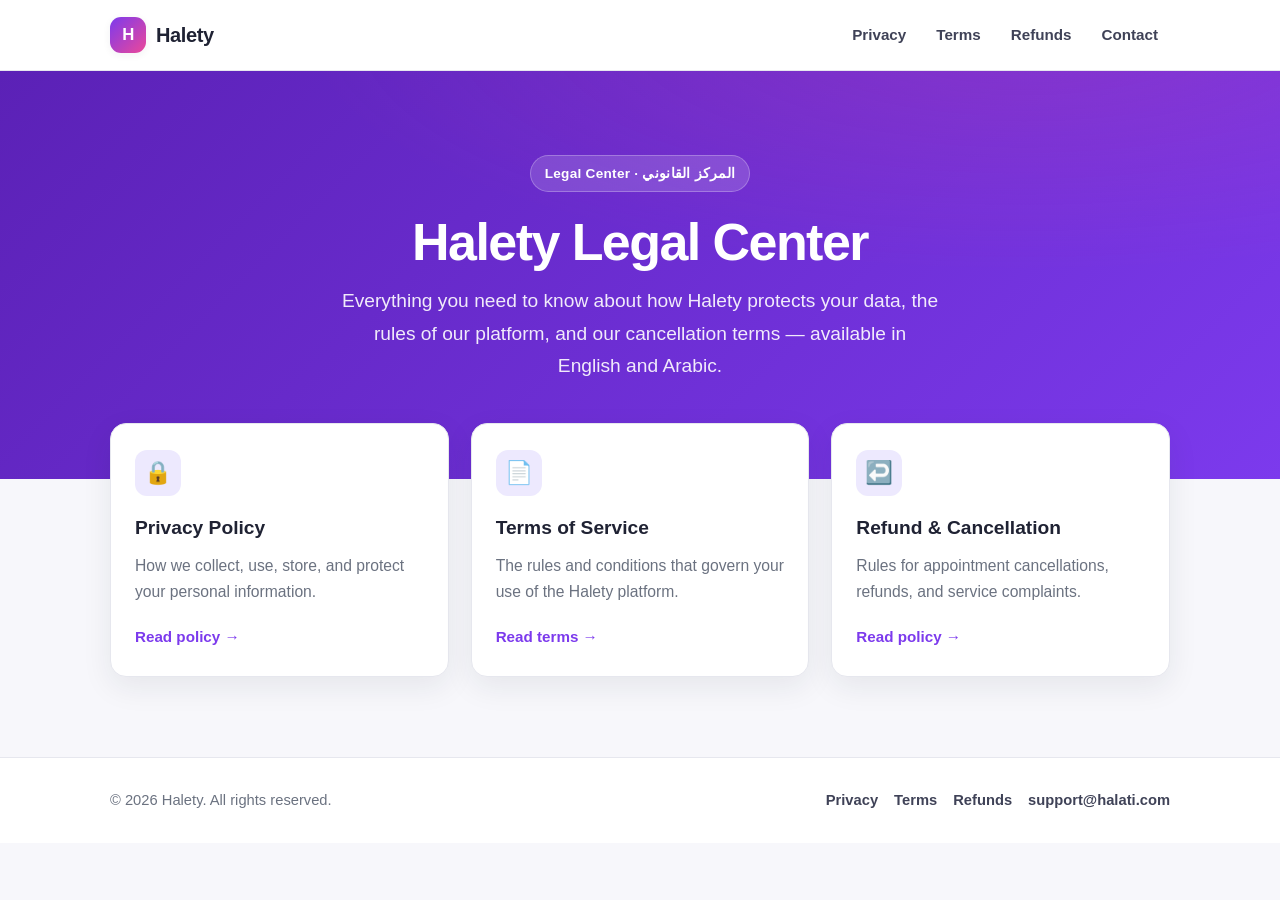
==== index.html @ d693713f "Add refund policy, terms of service, and styles for Halety platform - Created refund-policy.html wit" ====
<!DOCTYPE html>
<html lang="en">
<head>
  <meta charset="UTF-8">
  <meta name="viewport" content="width=device-width, initial-scale=1">
  <title>Halety — Legal Center</title>
  <meta name="description" content="Halety legal center: Privacy Policy, Terms of Service, and Refund &amp; Cancellation Policy. Available in English and Arabic.">
  <link rel="stylesheet" href="styles.css">
</head>
<body>

  <header class="site-header">
    <div class="wrap">
      <a class="brand" href="index.html">
        <span class="logo">H</span>
        <span>Halety</span>
      </a>
      <nav class="nav">
        <a href="privacy-policy/privacy-policy.html">Privacy</a>
        <a href="terms-of-service/terms-of-service.html">Terms</a>
        <a href="refund-policy/refund-policy.html">Refunds</a>
        <a href="mailto:support@halati.com">Contact</a>
      </nav>
    </div>
  </header>

  <main>
    <section class="hero">
      <span class="pill">Legal Center · المركز القانوني</span>
      <h1>Halety Legal Center</h1>
      <p>Everything you need to know about how Halety protects your data, the rules of our platform, and our cancellation terms — available in English and Arabic.</p>
    </section>

    <section class="cards" aria-label="Policies">
      <article class="card">
        <a class="cover" href="privacy-policy/privacy-policy.html">
          <span class="icon" aria-hidden="true">🔒</span>
          <h3>Privacy Policy</h3>
          <p>How we collect, use, store, and protect your personal information.</p>
        </a>
        <span class="more"><a href="privacy-policy/privacy-policy.html">Read policy →</a></span>
      </article>

      <article class="card">
        <a class="cover" href="terms-of-service/terms-of-service.html">
          <span class="icon" aria-hidden="true">📄</span>
          <h3>Terms of Service</h3>
          <p>The rules and conditions that govern your use of the Halety platform.</p>
        </a>
        <span class="more"><a href="terms-of-service/terms-of-service.html">Read terms →</a></span>
      </article>

      <article class="card">
        <a class="cover" href="refund-policy/refund-policy.html">
          <span class="icon" aria-hidden="true">↩️</span>
          <h3>Refund &amp; Cancellation</h3>
          <p>Rules for appointment cancellations, refunds, and service complaints.</p>
        </a>
        <span class="more"><a href="refund-policy/refund-policy.html">Read policy →</a></span>
      </article>
    </section>
  </main>

  <footer class="site-footer">
    <div class="wrap">
      <span>© 2026 Halety. All rights reserved.</span>
      <span class="links">
        <a href="privacy-policy/privacy-policy.html">Privacy</a>
        <a href="terms-of-service/terms-of-service.html">Terms</a>
        <a href="refund-policy/refund-policy.html">Refunds</a>
        <a href="mailto:support@halati.com">support@halati.com</a>
      </span>
    </div>
  </footer>

</body>
</html>
---- styles.css ----
/* ==========================================================================
   Halety — Shared Stylesheet
   Pure CSS, mobile-first, no JavaScript required.
   ========================================================================== */

:root {
  --brand:        #7c3aed;   /* violet 600 */
  --brand-dark:   #5b21b6;   /* violet 800 */
  --brand-light:  #ede9fe;   /* violet 100 */
  --accent:       #ec4899;   /* pink 500  */
  --ink:          #1f2233;   /* headings  */
  --body:         #3f4257;   /* body text */
  --muted:        #6b7280;   /* secondary */
  --line:         #e6e7ee;   /* borders   */
  --bg:           #f7f7fb;   /* page bg   */
  --card:         #ffffff;   /* surfaces  */
  --radius:       16px;
  --maxw:         860px;
  --shadow:       0 10px 30px rgba(31, 34, 51, 0.08);
  --shadow-sm:    0 2px 8px rgba(31, 34, 51, 0.06);
}

* { box-sizing: border-box; }

html { scroll-behavior: smooth; -webkit-text-size-adjust: 100%; }

body {
  margin: 0;
  font-family: "Segoe UI", Roboto, "Helvetica Neue", Arial,
               "Apple Color Emoji", "Segoe UI Emoji", sans-serif;
  color: var(--body);
  background: var(--bg);
  line-height: 1.7;
  font-size: 17px;
  -webkit-font-smoothing: antialiased;
  text-rendering: optimizeLegibility;
}

img { max-width: 100%; display: block; }

a { color: var(--brand); text-decoration: none; }
a:hover { text-decoration: underline; }

/* ----------------------------------------------------------- Site header */
.site-header {
  position: sticky;
  top: 0;
  z-index: 50;
  background: rgba(255, 255, 255, 0.92);
  backdrop-filter: saturate(180%) blur(10px);
  border-bottom: 1px solid var(--line);
}

.site-header .wrap {
  display: flex;
  align-items: center;
  justify-content: space-between;
  gap: 16px;
  max-width: 1100px;
  margin: 0 auto;
  padding: 14px 20px;
}

.brand {
  display: inline-flex;
  align-items: center;
  gap: 10px;
  font-weight: 800;
  font-size: 1.25rem;
  color: var(--ink);
  letter-spacing: -0.02em;
}
.brand:hover { text-decoration: none; }

.brand .logo {
  width: 36px;
  height: 36px;
  border-radius: 11px;
  background: linear-gradient(135deg, var(--brand), var(--accent));
  color: #fff;
  display: grid;
  place-items: center;
  font-size: 1.05rem;
  font-weight: 800;
  box-shadow: var(--shadow-sm);
}

.nav {
  display: flex;
  flex-wrap: wrap;
  gap: 6px;
}
.nav a {
  color: var(--body);
  font-size: 0.95rem;
  font-weight: 600;
  padding: 8px 12px;
  border-radius: 10px;
}
.nav a:hover { background: var(--brand-light); color: var(--brand-dark); text-decoration: none; }

/* ------------------------------------------------------------------- Hero */
.hero {
  background:
    radial-gradient(1200px 400px at 80% -10%, rgba(236, 72, 153, 0.18), transparent 60%),
    linear-gradient(135deg, var(--brand-dark), var(--brand));
  color: #fff;
  text-align: center;
  padding: 84px 20px 96px;
}
.hero h1 {
  margin: 0 0 14px;
  font-size: clamp(2rem, 6vw, 3.25rem);
  line-height: 1.1;
  letter-spacing: -0.03em;
  font-weight: 800;
}
.hero p {
  margin: 0 auto;
  max-width: 600px;
  font-size: clamp(1rem, 2.5vw, 1.2rem);
  color: rgba(255, 255, 255, 0.9);
}
.hero .pill {
  display: inline-block;
  margin-bottom: 22px;
  padding: 6px 14px;
  border-radius: 999px;
  background: rgba(255, 255, 255, 0.15);
  border: 1px solid rgba(255, 255, 255, 0.25);
  font-size: 0.85rem;
  font-weight: 600;
  letter-spacing: 0.02em;
}

/* ---------------------------------------------------------- Policy cards */
.cards {
  max-width: 1100px;
  margin: -56px auto 0;
  padding: 0 20px 40px;
  display: grid;
  grid-template-columns: repeat(auto-fit, minmax(260px, 1fr));
  gap: 22px;
}
.card {
  background: var(--card);
  border: 1px solid var(--line);
  border-radius: var(--radius);
  padding: 26px 24px;
  box-shadow: var(--shadow);
  display: flex;
  flex-direction: column;
  transition: transform 0.18s ease, box-shadow 0.18s ease;
}
.card:hover { transform: translateY(-4px); box-shadow: 0 18px 40px rgba(31,34,51,0.12); }
.card .icon {
  width: 46px;
  height: 46px;
  border-radius: 12px;
  background: var(--brand-light);
  color: var(--brand-dark);
  display: grid;
  place-items: center;
  font-size: 1.4rem;
  margin-bottom: 16px;
}
.card h3 { margin: 0 0 8px; color: var(--ink); font-size: 1.2rem; }
.card p  { margin: 0 0 18px; color: var(--muted); font-size: 0.98rem; }
.card .more {
  margin-top: auto;
  font-weight: 700;
  font-size: 0.95rem;
}
.card a.cover { color: inherit; }
.card a.cover:hover { text-decoration: none; }

/* --------------------------------------------------------- Content shell */
.page {
  max-width: var(--maxw);
  margin: 0 auto;
  padding: 48px 20px 64px;
}

.doc {
  background: var(--card);
  border: 1px solid var(--line);
  border-radius: var(--radius);
  box-shadow: var(--shadow);
  padding: clamp(28px, 5vw, 56px);
}

.doc-head { text-align: center; margin-bottom: 8px; }
.doc-head h1 {
  margin: 0 0 6px;
  font-size: clamp(1.8rem, 5vw, 2.6rem);
  color: var(--ink);
  letter-spacing: -0.02em;
  line-height: 1.15;
}
.updated {
  display: inline-block;
  margin-top: 6px;
  padding: 5px 12px;
  border-radius: 999px;
  background: var(--brand-light);
  color: var(--brand-dark);
  font-size: 0.82rem;
  font-weight: 700;
}

.intro {
  margin: 22px 0 8px;
  color: var(--body);
}

.divider { height: 1px; background: var(--line); border: 0; margin: 36px 0; }

/* Document typography */
.doc h2 {
  margin: 38px 0 12px;
  padding-top: 20px;
  border-top: 1px solid var(--line);
  font-size: 1.35rem;
  color: var(--ink);
  letter-spacing: -0.01em;
}
.doc h2:first-of-type { border-top: 0; padding-top: 0; }
.doc h3 {
  margin: 22px 0 8px;
  font-size: 1.08rem;
  color: var(--brand-dark);
}
.doc p { margin: 0 0 14px; }
.doc ul { margin: 0 0 16px; padding-inline-start: 22px; }
.doc li { margin: 0 0 8px; }
.doc strong { color: var(--ink); }

/* Language switch tabs (anchor based, no JS) */
.lang-switch {
  display: flex;
  justify-content: center;
  gap: 8px;
  margin: 24px 0 10px;
  flex-wrap: wrap;
}
.lang-switch a {
  padding: 9px 20px;
  border-radius: 999px;
  border: 1px solid var(--line);
  background: #fff;
  color: var(--body);
  font-weight: 700;
  font-size: 0.95rem;
}
.lang-switch a:hover { background: var(--brand-light); color: var(--brand-dark); text-decoration: none; }

.lang-block { scroll-margin-top: 80px; }

/* RTL / Arabic block */
[dir="rtl"] {
  direction: rtl;
  text-align: right;
  font-family: "Segoe UI", Tahoma, "Geeza Pro", "Arial", sans-serif;
}
[dir="rtl"] .doc-head { text-align: center; }
[dir="rtl"] .doc ul { padding-inline-start: 22px; }

/* Back link */
.back {
  display: inline-flex;
  align-items: center;
  gap: 6px;
  margin-bottom: 22px;
  font-weight: 700;
  font-size: 0.95rem;
}

/* ----------------------------------------------------------------- Footer */
.site-footer {
  border-top: 1px solid var(--line);
  background: #fff;
  margin-top: 40px;
}
.site-footer .wrap {
  max-width: 1100px;
  margin: 0 auto;
  padding: 30px 20px;
  display: flex;
  flex-wrap: wrap;
  align-items: center;
  justify-content: space-between;
  gap: 16px;
  color: var(--muted);
  font-size: 0.92rem;
}
.site-footer .links { display: flex; flex-wrap: wrap; gap: 16px; }
.site-footer .links a { color: var(--body); font-weight: 600; }

/* ------------------------------------------------------------ Responsive */
@media (max-width: 600px) {
  body { font-size: 16px; }
  .hero { padding: 64px 18px 80px; }
  .nav { display: none; }            /* keep header clean on small screens */
  .site-header .wrap { justify-content: center; }
}
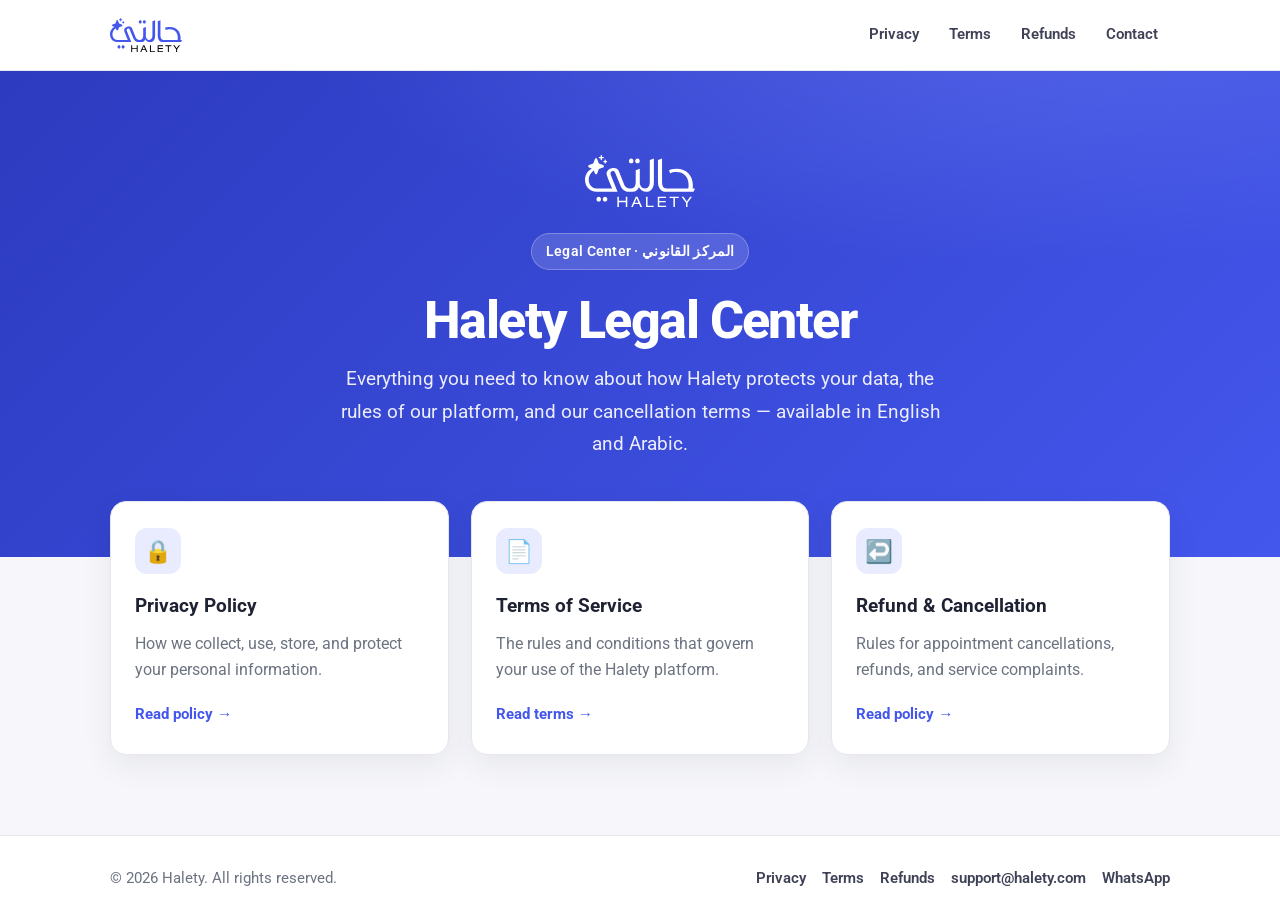
==== commit df7e1d3f: "feat: Update branding and contact information across all pages - Changed logo from text to SVG image" ====
--- a/index.html
+++ b/index.html
@@ -5,6 +5,9 @@
   <meta name="viewport" content="width=device-width, initial-scale=1">
   <title>Halety — Legal Center</title>
   <meta name="description" content="Halety legal center: Privacy Policy, Terms of Service, and Refund &amp; Cancellation Policy. Available in English and Arabic.">
+  <link rel="preconnect" href="https://fonts.googleapis.com">
+  <link rel="preconnect" href="https://fonts.gstatic.com" crossorigin>
+  <link href="https://fonts.googleapis.com/css2?family=Domine:wght@400;500;600;700&family=Roboto:wght@400;500;700;900&family=Tajawal:wght@400;500;700;800&display=swap" rel="stylesheet">
   <link rel="stylesheet" href="styles.css">
 </head>
 <body>
@@ -12,20 +15,20 @@
   <header class="site-header">
     <div class="wrap">
       <a class="brand" href="index.html">
-        <span class="logo">H</span>
-        <span>Halety</span>
+        <img class="logo" src="assets/halety-logo.svg" alt="Halety">
       </a>
       <nav class="nav">
         <a href="privacy-policy/privacy-policy.html">Privacy</a>
         <a href="terms-of-service/terms-of-service.html">Terms</a>
         <a href="refund-policy/refund-policy.html">Refunds</a>
-        <a href="mailto:support@halati.com">Contact</a>
+        <a href="mailto:support@halety.com">Contact</a>
       </nav>
     </div>
   </header>
 
   <main>
     <section class="hero">
+      <img class="hero-logo" src="assets/halety-logo-white.svg" alt="Halety">
       <span class="pill">Legal Center · المركز القانوني</span>
       <h1>Halety Legal Center</h1>
       <p>Everything you need to know about how Halety protects your data, the rules of our platform, and our cancellation terms — available in English and Arabic.</p>
@@ -68,7 +71,8 @@
         <a href="privacy-policy/privacy-policy.html">Privacy</a>
         <a href="terms-of-service/terms-of-service.html">Terms</a>
         <a href="refund-policy/refund-policy.html">Refunds</a>
-        <a href="mailto:support@halati.com">support@halati.com</a>
+        <a href="mailto:support@halety.com">support@halety.com</a>
+        <a href="https://wa.me/22247307104">WhatsApp</a>
       </span>
     </div>
   </footer>
--- a/styles.css
+++ b/styles.css
@@ -4,10 +4,10 @@
    ========================================================================== */
 
 :root {
-  --brand:        #7c3aed;   /* violet 600 */
-  --brand-dark:   #5b21b6;   /* violet 800 */
-  --brand-light:  #ede9fe;   /* violet 100 */
-  --accent:       #ec4899;   /* pink 500  */
+  --brand:        #4457ED;   /* Halety blue   */
+  --brand-dark:   #2c3bbf;   /* deep blue     */
+  --brand-light:  #e9ecff;   /* light tint    */
+  --accent:       #7c8bff;   /* lighter blue  */
   --ink:          #1f2233;   /* headings  */
   --body:         #3f4257;   /* body text */
   --muted:        #6b7280;   /* secondary */
@@ -26,7 +26,7 @@
 
 body {
   margin: 0;
-  font-family: "Segoe UI", Roboto, "Helvetica Neue", Arial,
+  font-family: "Roboto", "Segoe UI", "Helvetica Neue", Arial,
                "Apple Color Emoji", "Segoe UI Emoji", sans-serif;
   color: var(--body);
   background: var(--bg);
@@ -64,25 +64,13 @@
 .brand {
   display: inline-flex;
   align-items: center;
-  gap: 10px;
-  font-weight: 800;
-  font-size: 1.25rem;
-  color: var(--ink);
-  letter-spacing: -0.02em;
 }
 .brand:hover { text-decoration: none; }
 
 .brand .logo {
-  width: 36px;
-  height: 36px;
-  border-radius: 11px;
-  background: linear-gradient(135deg, var(--brand), var(--accent));
-  color: #fff;
-  display: grid;
-  place-items: center;
-  font-size: 1.05rem;
-  font-weight: 800;
-  box-shadow: var(--shadow-sm);
+  height: 34px;
+  width: auto;
+  display: block;
 }
 
 .nav {
@@ -102,11 +90,17 @@
 /* ------------------------------------------------------------------- Hero */
 .hero {
   background:
-    radial-gradient(1200px 400px at 80% -10%, rgba(236, 72, 153, 0.18), transparent 60%),
+    radial-gradient(1200px 400px at 80% -10%, rgba(124, 139, 255, 0.35), transparent 60%),
     linear-gradient(135deg, var(--brand-dark), var(--brand));
   color: #fff;
   text-align: center;
   padding: 84px 20px 96px;
+}
+.hero .hero-logo {
+  height: 52px;
+  width: auto;
+  margin: 0 auto 26px;
+  display: block;
 }
 .hero h1 {
   margin: 0 0 14px;
@@ -260,7 +254,7 @@
 [dir="rtl"] {
   direction: rtl;
   text-align: right;
-  font-family: "Segoe UI", Tahoma, "Geeza Pro", "Arial", sans-serif;
+  font-family: "Tajawal", "Segoe UI", Tahoma, "Geeza Pro", Arial, sans-serif;
 }
 [dir="rtl"] .doc-head { text-align: center; }
 [dir="rtl"] .doc ul { padding-inline-start: 22px; }
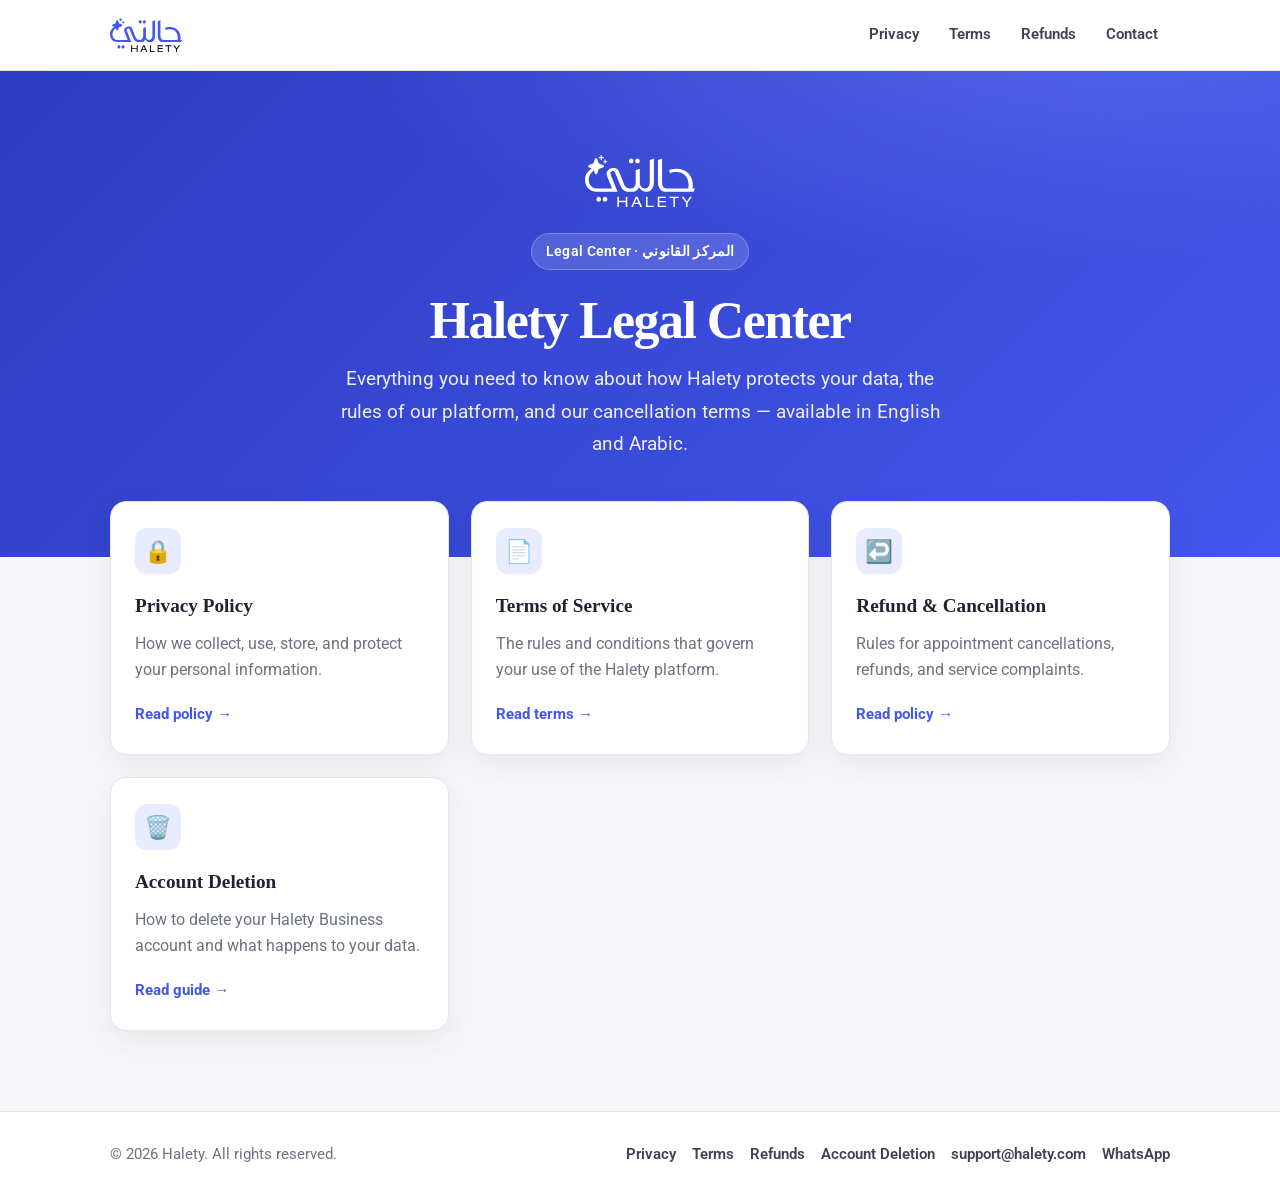
==== commit db160b67: "feat: Add Account Deletion guide and link to main legal center" ====
--- a/index.html
+++ b/index.html
@@ -61,6 +61,15 @@
         </a>
         <span class="more"><a href="refund-policy/refund-policy.html">Read policy →</a></span>
       </article>
+
+      <article class="card">
+        <a class="cover" href="account-deletion/">
+          <span class="icon" aria-hidden="true">🗑️</span>
+          <h3>Account Deletion</h3>
+          <p>How to delete your Halety Business account and what happens to your data.</p>
+        </a>
+        <span class="more"><a href="account-deletion/">Read guide →</a></span>
+      </article>
     </section>
   </main>
 
@@ -71,6 +80,7 @@
         <a href="privacy-policy/privacy-policy.html">Privacy</a>
         <a href="terms-of-service/terms-of-service.html">Terms</a>
         <a href="refund-policy/refund-policy.html">Refunds</a>
+        <a href="account-deletion/">Account Deletion</a>
         <a href="mailto:support@halety.com">support@halety.com</a>
         <a href="https://wa.me/22247307104">WhatsApp</a>
       </span>
--- a/styles.css
+++ b/styles.css
@@ -41,6 +41,16 @@
 a { color: var(--brand); text-decoration: none; }
 a:hover { text-decoration: underline; }
 
+/* English titles use Domine (serif); Arabic titles stay on Tajawal */
+h1, h2, h3 {
+  font-family: "Domine", Georgia, "Times New Roman", serif;
+}
+[dir="rtl"] h1,
+[dir="rtl"] h2,
+[dir="rtl"] h3 {
+  font-family: "Tajawal", "Segoe UI", Tahoma, Arial, sans-serif;
+}
+
 /* ----------------------------------------------------------- Site header */
 .site-header {
   position: sticky;
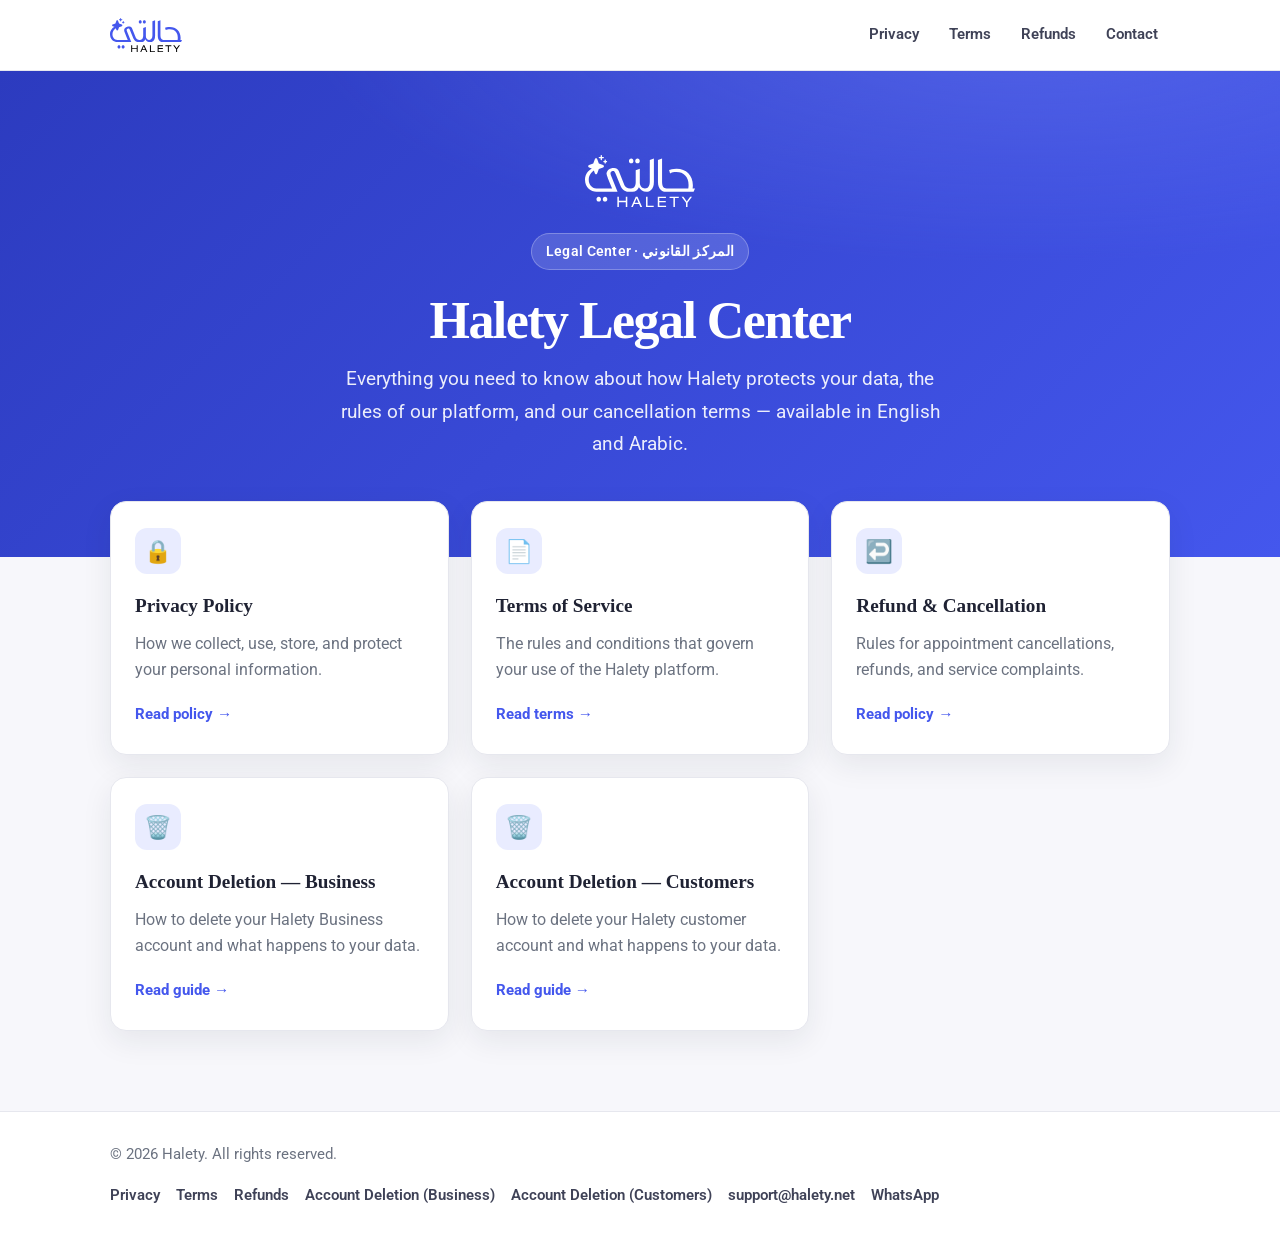
==== commit 26639896: "feat: Update support email to halety.net across all legal documents and add Account Deletion guide f" ====
--- a/index.html
+++ b/index.html
@@ -21,7 +21,7 @@
         <a href="privacy-policy/privacy-policy.html">Privacy</a>
         <a href="terms-of-service/terms-of-service.html">Terms</a>
         <a href="refund-policy/refund-policy.html">Refunds</a>
-        <a href="mailto:support@halety.com">Contact</a>
+        <a href="mailto:support@halety.net">Contact</a>
       </nav>
     </div>
   </header>
@@ -65,10 +65,19 @@
       <article class="card">
         <a class="cover" href="account-deletion/">
           <span class="icon" aria-hidden="true">🗑️</span>
-          <h3>Account Deletion</h3>
+          <h3>Account Deletion — Business</h3>
           <p>How to delete your Halety Business account and what happens to your data.</p>
         </a>
         <span class="more"><a href="account-deletion/">Read guide →</a></span>
+      </article>
+
+      <article class="card">
+        <a class="cover" href="account-deletion-customers/">
+          <span class="icon" aria-hidden="true">🗑️</span>
+          <h3>Account Deletion — Customers</h3>
+          <p>How to delete your Halety customer account and what happens to your data.</p>
+        </a>
+        <span class="more"><a href="account-deletion-customers/">Read guide →</a></span>
       </article>
     </section>
   </main>
@@ -80,8 +89,9 @@
         <a href="privacy-policy/privacy-policy.html">Privacy</a>
         <a href="terms-of-service/terms-of-service.html">Terms</a>
         <a href="refund-policy/refund-policy.html">Refunds</a>
-        <a href="account-deletion/">Account Deletion</a>
-        <a href="mailto:support@halety.com">support@halety.com</a>
+        <a href="account-deletion/">Account Deletion (Business)</a>
+        <a href="account-deletion-customers/">Account Deletion (Customers)</a>
+        <a href="mailto:support@halety.net">support@halety.net</a>
         <a href="https://wa.me/22247307104">WhatsApp</a>
       </span>
     </div>
